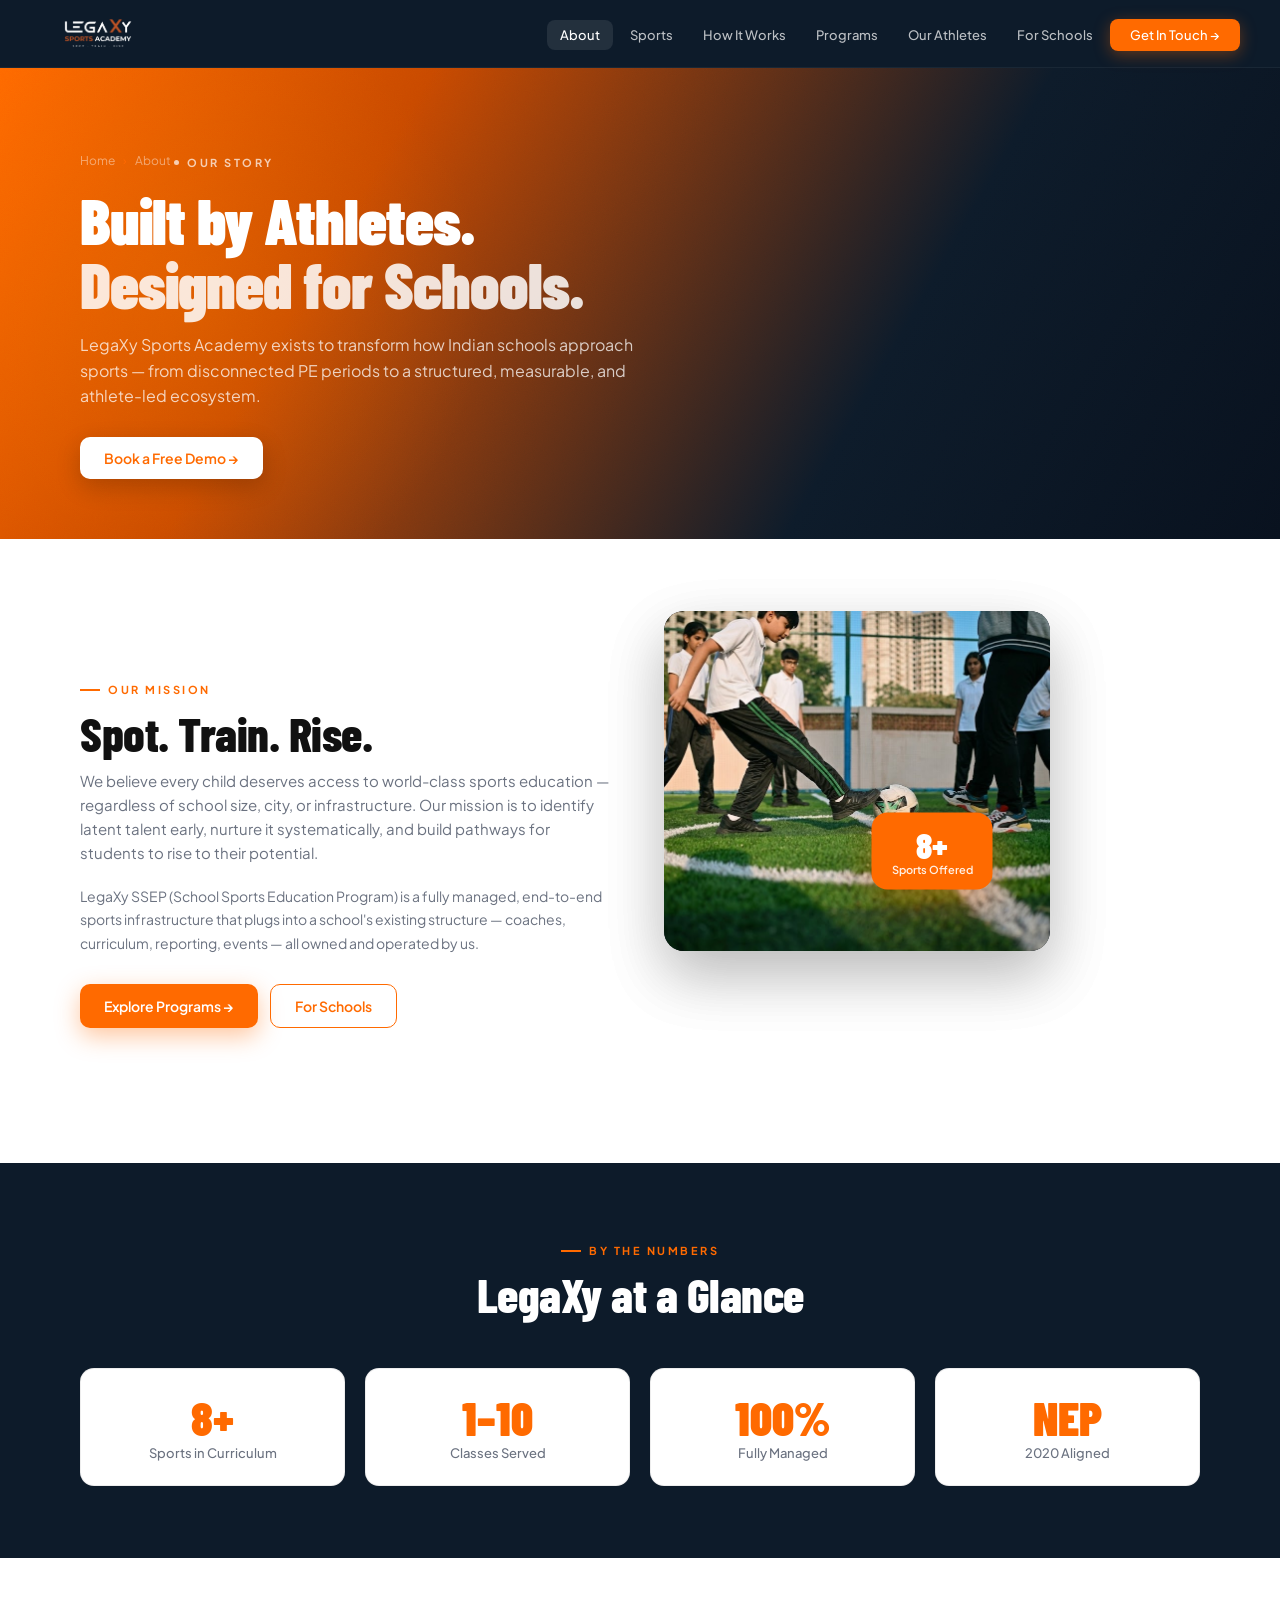
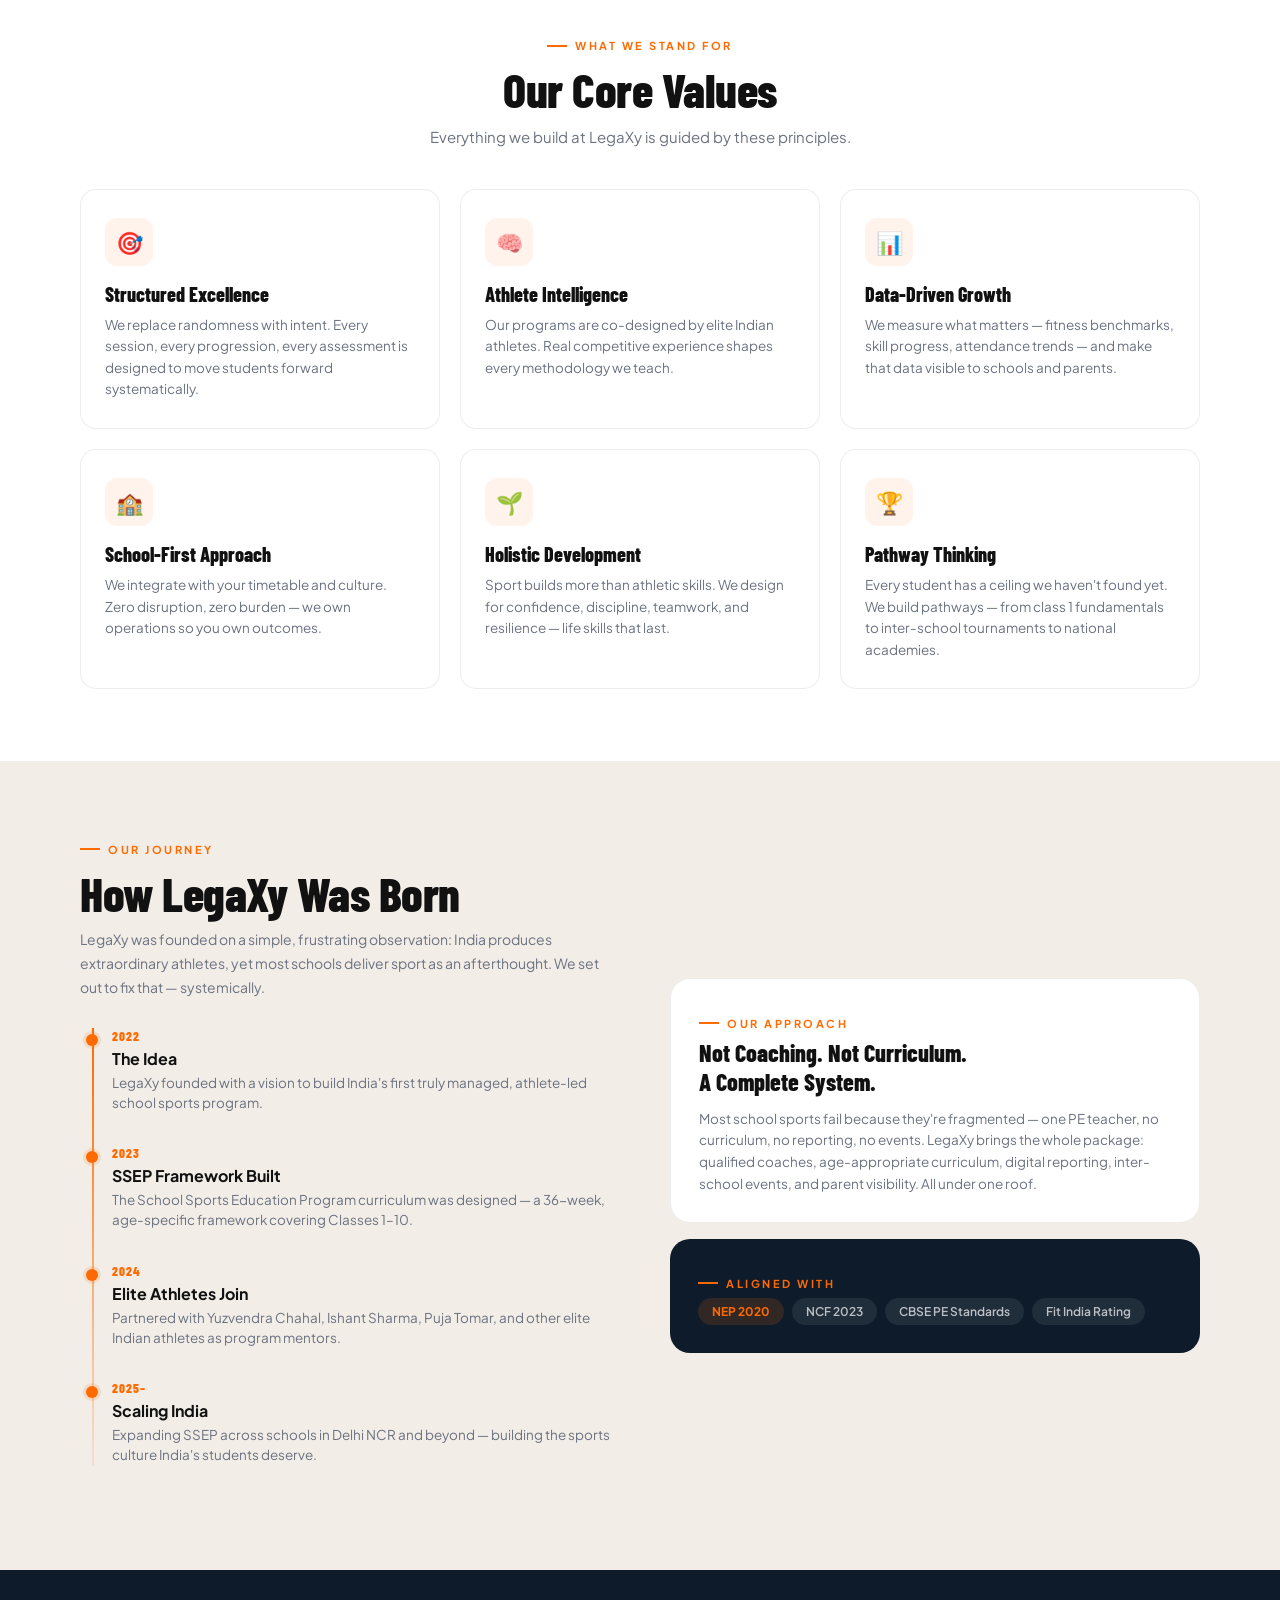
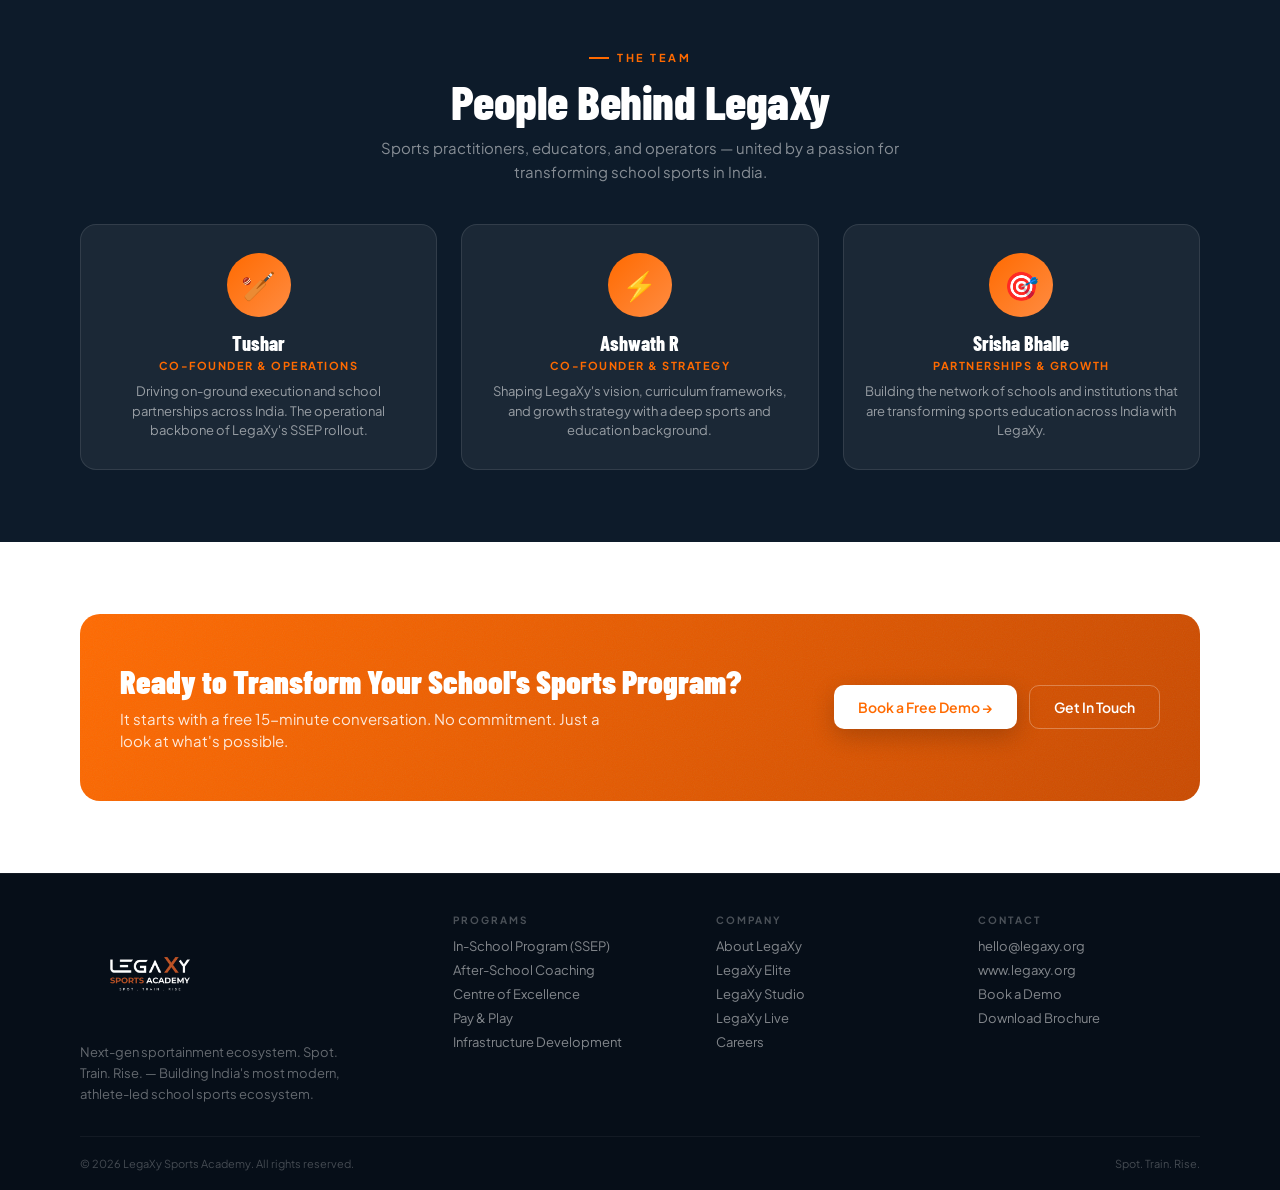
==== about.html @ c0d1cfa7 "Add files via upload" ====
<!DOCTYPE html>
<html lang="en">
<head>
<meta charset="UTF-8">
<meta name="viewport" content="width=device-width, initial-scale=1.0">
<title>About — LegaXy Sports Academy</title>
<link rel="preconnect" href="https://fonts.googleapis.com">
<link href="https://fonts.googleapis.com/css2?family=Barlow+Condensed:wght@600;700;800;900&family=Plus+Jakarta+Sans:wght@300;400;500;600;700&display=swap" rel="stylesheet">
<link rel="stylesheet" href="shared.css">
<style>
/* ══ PAGE-SPECIFIC STYLES ══ */
.mission-grid { display: grid; grid-template-columns: 1fr 1fr; gap: 48px; align-items: center; }
.mission-visual { position: relative; }
.mission-img-stack { position: relative; height: 480px; }
.mission-img-stack img { position: absolute; width: 72%; height: 340px; object-fit: cover; border-radius: 20px; box-shadow: 0 24px 60px rgba(0,0,0,0.15); }
.mission-img-stack img:first-child { top: 0; left: 0; z-index: 2; }
.mission-img-stack img:last-child { bottom: 0; right: 0; z-index: 1; border: 4px solid var(--cream); }
.mission-stat-badge { position: absolute; top: 50%; left: 50%; transform: translate(-50%, -50%); z-index: 3; background: var(--orange); color: white; padding: 14px 20px; border-radius: 16px; text-align: center; box-shadow: 0 16px 40px rgba(255,106,0,0.4); }
.mission-stat-badge .num { font-family: var(--fd); font-size: 36px; font-weight: 900; line-height: 1; }
.mission-stat-badge .lbl { font-size: 11px; font-weight: 600; opacity: 0.9; }

.value-grid { display: grid; grid-template-columns: repeat(3, 1fr); gap: 20px; margin-top: 40px; }
.value-card { background: white; border-radius: 16px; padding: 28px 24px; border: 1px solid var(--border); transition: all 0.3s; cursor: default; position: relative; overflow: hidden; }
.value-card::after { content: ''; position: absolute; top: 0; left: 0; right: 0; height: 3px; background: linear-gradient(90deg, var(--orange), #ffaa60); transform: scaleX(0); transform-origin: left; transition: 0.35s; }
.value-card:hover { transform: translateY(-6px); box-shadow: 0 20px 48px rgba(0,0,0,0.08); border-color: transparent; }
.value-card:hover::after { transform: scaleX(1); }
.value-icon { width: 48px; height: 48px; background: rgba(255,106,0,0.08); border-radius: 12px; display: flex; align-items: center; justify-content: center; font-size: 22px; margin-bottom: 16px; }
.value-card h4 { font-family: var(--fd); font-size: 20px; font-weight: 800; margin-bottom: 8px; }
.value-card p { font-size: 13.5px; color: var(--muted); line-height: 1.6; }

.timeline { position: relative; padding-left: 32px; }
.timeline::before { content: ''; position: absolute; left: 12px; top: 0; bottom: 0; width: 2px; background: linear-gradient(to bottom, var(--orange), rgba(255,106,0,0.1)); }
.tl-item { position: relative; margin-bottom: 32px; }
.tl-item::before { content: ''; position: absolute; left: -26px; top: 6px; width: 12px; height: 12px; background: var(--orange); border-radius: 50%; box-shadow: 0 0 0 3px rgba(255,106,0,0.15); }
.tl-year { font-family: var(--fd); font-size: 13px; font-weight: 800; color: var(--orange); letter-spacing: 1px; margin-bottom: 4px; }
.tl-item h4 { font-size: 16px; font-weight: 700; margin-bottom: 4px; }
.tl-item p { font-size: 13.5px; color: var(--muted); line-height: 1.5; }

.team-grid { display: grid; grid-template-columns: repeat(3, 1fr); gap: 24px; margin-top: 40px; }
.team-card { background: rgba(255,255,255,0.06); border: 1px solid rgba(255,255,255,0.1); border-radius: 16px; padding: 28px 20px; text-align: center; transition: all 0.3s; cursor: default; }
.team-card:hover { background: rgba(255,255,255,0.1); transform: translateY(-5px); border-color: rgba(255,106,0,0.3); }
.team-avatar { width: 64px; height: 64px; border-radius: 50%; background: linear-gradient(135deg, var(--orange), #ff8c42); margin: 0 auto 14px; display: flex; align-items: center; justify-content: center; font-size: 28px; }
.team-card h4 { font-family: var(--fd); font-size: 20px; font-weight: 800; color: white; margin-bottom: 4px; }
.team-card .role { font-size: 11px; font-weight: 700; letter-spacing: 1.5px; text-transform: uppercase; color: var(--orange); margin-bottom: 10px; display: block; }
.team-card p { font-size: 13px; color: rgba(255,255,255,0.55); line-height: 1.5; }

.ssep-banner { background: linear-gradient(120deg, var(--orange), #c94a00); border-radius: 20px; padding: 48px 40px; display: grid; grid-template-columns: 1fr auto; gap: 24px; align-items: center; position: relative; overflow: hidden; }
.ssep-banner::before { content: ''; position: absolute; inset: 0; background-image: url("data:image/svg+xml,%3Csvg xmlns='http://www.w3.org/2000/svg' width='300' height='300'%3E%3Cfilter id='n'%3E%3CfeTurbulence type='fractalNoise' baseFrequency='0.9' numOctaves='4' stitchTiles='stitch'/%3E%3C/filter%3E%3Crect width='300' height='300' filter='url(%23n)' opacity='1'/%3E%3C/svg%3E"); opacity: 0.08; }
.ssep-banner h3 { font-family: var(--fd); font-size: 32px; font-weight: 900; color: white; margin-bottom: 8px; position: relative; }
.ssep-banner p { font-size: 15px; color: rgba(255,255,255,0.85); line-height: 1.5; position: relative; max-width: 480px; }

.partner-stat-row { display: grid; grid-template-columns: repeat(4, 1fr); gap: 20px; margin-top: 48px; }
.pstat { text-align: center; padding: 24px; background: white; border-radius: 14px; border: 1px solid var(--border); }
.pstat-num { font-family: var(--fd); font-size: 48px; font-weight: 900; color: var(--orange); line-height: 1; margin-bottom: 4px; }
.pstat-lbl { font-size: 13px; color: var(--muted); font-weight: 500; }

@media (max-width: 1024px) {
  .mission-grid, .value-grid { grid-template-columns: 1fr; }
  .team-grid { grid-template-columns: 1fr 1fr; }
  .partner-stat-row { grid-template-columns: 1fr 1fr; }
  .ssep-banner { grid-template-columns: 1fr; }
}
@media (max-width: 768px) {
  .value-grid { grid-template-columns: 1fr; }
  .team-grid { grid-template-columns: 1fr; }
  .partner-stat-row { grid-template-columns: 1fr 1fr; gap: 12px; }
  .mission-img-stack { height: 320px; }
  .pstat-num { font-size: 36px; }
}
</style>
</head>
<body>

<!-- Navbar + Footer injected by shared.js -->

<!-- PAGE HERO -->
<section class="page-hero">
  <div class="page-hero-orb"></div>
  <div class="container">
    <div class="page-hero-breadcrumb"><a href="index.html">Home</a> <span>›</span> About</div>
    <div class="page-hero-eyebrow"><span class="dot"></span> Our Story</div>
    <h1>Built by Athletes.<br><em>Designed for Schools.</em></h1>
    <p class="page-hero-sub">LegaXy Sports Academy exists to transform how Indian schools approach sports — from disconnected PE periods to a structured, measurable, and athlete-led ecosystem.</p>
    <a href="demo.html" class="btn btn-primary">Book a Free Demo →</a>
  </div>
</section>

<!-- MISSION -->
<section class="page-section alt">
  <div class="container">
    <div class="mission-grid">
      <div class="reveal">
        <div class="section-tag"><span class="tag-line"></span> Our Mission</div>
        <h2 class="section-h2">Spot. Train. Rise.</h2>
        <p class="section-sub" style="margin-bottom:20px;">We believe every child deserves access to world-class sports education — regardless of school size, city, or infrastructure. Our mission is to identify latent talent early, nurture it systematically, and build pathways for students to rise to their potential.</p>
        <p style="font-size:14px;color:var(--muted);line-height:1.7;margin-bottom:28px;">LegaXy SSEP (School Sports Education Program) is a fully managed, end-to-end sports infrastructure that plugs into a school's existing structure — coaches, curriculum, reporting, events — all owned and operated by us.</p>
        <div style="display:flex;gap:12px;flex-wrap:wrap;">
          <a href="programs.html" class="btn btn-orange">Explore Programs →</a>
          <a href="schools.html" class="btn btn-outline">For Schools</a>
        </div>
      </div>
      <div class="mission-visual reveal rd2">
        <div class="mission-img-stack">
          <img src="hero-img.png" alt="LegaXy training">
          <img src="coaches.png" alt="Coaching session">
          <div class="mission-stat-badge">
            <div class="num">8+</div>
            <div class="lbl">Sports Offered</div>
          </div>
        </div>
      </div>
    </div>
  </div>
</section>

<!-- STATS -->
<section class="page-section" style="background:var(--navy);position:relative;overflow:hidden;">
  <div class="glass-overlay"></div>
  <div class="container">
    <div style="text-align:center;margin-bottom:48px;" class="reveal">
      <div class="section-tag" style="justify-content:center;"><span class="tag-line"></span> By the Numbers</div>
      <h2 class="section-h2" style="color:white;">LegaXy at a Glance</h2>
    </div>
    <div class="partner-stat-row">
      <div class="pstat reveal rd1"><div class="pstat-num">8+</div><div class="pstat-lbl">Sports in Curriculum</div></div>
      <div class="pstat reveal rd2"><div class="pstat-num">1–10</div><div class="pstat-lbl">Classes Served</div></div>
      <div class="pstat reveal rd3"><div class="pstat-num">100%</div><div class="pstat-lbl">Fully Managed</div></div>
      <div class="pstat reveal rd4"><div class="pstat-num">NEP</div><div class="pstat-lbl">2020 Aligned</div></div>
    </div>
  </div>
</section>

<!-- VALUES -->
<section class="page-section alt">
  <div class="container">
    <div class="reveal" style="text-align:center;">
      <div class="section-tag" style="justify-content:center;"><span class="tag-line"></span> What We Stand For</div>
      <h2 class="section-h2">Our Core Values</h2>
      <p class="section-sub" style="margin:0 auto 0;">Everything we build at LegaXy is guided by these principles.</p>
    </div>
    <div class="value-grid">
      <div class="value-card reveal rd1">
        <div class="value-icon">🎯</div>
        <h4>Structured Excellence</h4>
        <p>We replace randomness with intent. Every session, every progression, every assessment is designed to move students forward systematically.</p>
      </div>
      <div class="value-card reveal rd2">
        <div class="value-icon">🧠</div>
        <h4>Athlete Intelligence</h4>
        <p>Our programs are co-designed by elite Indian athletes. Real competitive experience shapes every methodology we teach.</p>
      </div>
      <div class="value-card reveal rd3">
        <div class="value-icon">📊</div>
        <h4>Data-Driven Growth</h4>
        <p>We measure what matters — fitness benchmarks, skill progress, attendance trends — and make that data visible to schools and parents.</p>
      </div>
      <div class="value-card reveal rd1">
        <div class="value-icon">🏫</div>
        <h4>School-First Approach</h4>
        <p>We integrate with your timetable and culture. Zero disruption, zero burden — we own operations so you own outcomes.</p>
      </div>
      <div class="value-card reveal rd2">
        <div class="value-icon">🌱</div>
        <h4>Holistic Development</h4>
        <p>Sport builds more than athletic skills. We design for confidence, discipline, teamwork, and resilience — life skills that last.</p>
      </div>
      <div class="value-card reveal rd3">
        <div class="value-icon">🏆</div>
        <h4>Pathway Thinking</h4>
        <p>Every student has a ceiling we haven't found yet. We build pathways — from class 1 fundamentals to inter-school tournaments to national academies.</p>
      </div>
    </div>
  </div>
</section>

<!-- OUR JOURNEY -->
<section class="page-section warm">
  <div class="container">
    <div class="mission-grid" style="gap:60px;">
      <div class="reveal">
        <div class="section-tag"><span class="tag-line"></span> Our Journey</div>
        <h2 class="section-h2">How LegaXy Was Born</h2>
        <p style="font-size:14px;color:var(--muted);line-height:1.7;margin-bottom:28px;">LegaXy was founded on a simple, frustrating observation: India produces extraordinary athletes, yet most schools deliver sport as an afterthought. We set out to fix that — systemically.</p>
        <div class="timeline">
          <div class="tl-item reveal rd1">
            <div class="tl-year">2022</div>
            <h4>The Idea</h4>
            <p>LegaXy founded with a vision to build India's first truly managed, athlete-led school sports program.</p>
          </div>
          <div class="tl-item reveal rd2">
            <div class="tl-year">2023</div>
            <h4>SSEP Framework Built</h4>
            <p>The School Sports Education Program curriculum was designed — a 36-week, age-specific framework covering Classes 1–10.</p>
          </div>
          <div class="tl-item reveal rd3">
            <div class="tl-year">2024</div>
            <h4>Elite Athletes Join</h4>
            <p>Partnered with Yuzvendra Chahal, Ishant Sharma, Puja Tomar, and other elite Indian athletes as program mentors.</p>
          </div>
          <div class="tl-item reveal rd4">
            <div class="tl-year">2025–</div>
            <h4>Scaling India</h4>
            <p>Expanding SSEP across schools in Delhi NCR and beyond — building the sports culture India's students deserve.</p>
          </div>
        </div>
      </div>
      <div class="reveal rd2" style="display:flex;flex-direction:column;gap:16px;">
        <div style="background:white;border-radius:20px;padding:28px;border:1px solid var(--border);">
          <div class="section-tag" style="margin-bottom:8px;"><span class="tag-line"></span> Our Approach</div>
          <h3 style="font-family:var(--fd);font-size:24px;font-weight:800;margin-bottom:12px;">Not Coaching. Not Curriculum.<br>A Complete System.</h3>
          <p style="font-size:13.5px;color:var(--muted);line-height:1.6;">Most school sports fail because they're fragmented — one PE teacher, no curriculum, no reporting, no events. LegaXy brings the whole package: qualified coaches, age-appropriate curriculum, digital reporting, inter-school events, and parent visibility. All under one roof.</p>
        </div>
        <div style="background:var(--navy);border-radius:20px;padding:28px;position:relative;overflow:hidden;">
          <div class="glass-overlay"></div>
          <div style="position:relative;z-index:2;">
            <div class="section-tag" style="margin-bottom:8px;"><span class="tag-line"></span> Aligned With</div>
            <div style="display:flex;flex-wrap:wrap;gap:8px;">
              <span style="padding:6px 14px;background:rgba(255,106,0,0.15);color:var(--orange);border-radius:100px;font-size:12px;font-weight:700;">NEP 2020</span>
              <span style="padding:6px 14px;background:rgba(255,255,255,0.08);color:rgba(255,255,255,0.7);border-radius:100px;font-size:12px;font-weight:600;">NCF 2023</span>
              <span style="padding:6px 14px;background:rgba(255,255,255,0.08);color:rgba(255,255,255,0.7);border-radius:100px;font-size:12px;font-weight:600;">CBSE PE Standards</span>
              <span style="padding:6px 14px;background:rgba(255,255,255,0.08);color:rgba(255,255,255,0.7);border-radius:100px;font-size:12px;font-weight:600;">Fit India Rating</span>
            </div>
          </div>
        </div>
      </div>
    </div>
  </div>
</section>

<!-- TEAM -->
<section class="page-section" style="background:var(--navy);position:relative;overflow:hidden;">
  <div class="glass-overlay"></div>
  <div class="container">
    <div class="reveal" style="text-align:center;margin-bottom:8px;">
      <div class="section-tag" style="justify-content:center;"><span class="tag-line"></span> The Team</div>
      <h2 class="section-h2" style="color:white;">People Behind LegaXy</h2>
      <p class="section-sub" style="color:rgba(255,255,255,0.5);margin:0 auto;">Sports practitioners, educators, and operators — united by a passion for transforming school sports in India.</p>
    </div>
    <div class="team-grid">
      <div class="team-card reveal rd1">
        <div class="team-avatar">🏏</div>
        <h4>Tushar</h4>
        <span class="role">Co-Founder & Operations</span>
        <p>Driving on-ground execution and school partnerships across India. The operational backbone of LegaXy's SSEP rollout.</p>
      </div>
      <div class="team-card reveal rd2">
        <div class="team-avatar">⚡</div>
        <h4>Ashwath R</h4>
        <span class="role">Co-Founder & Strategy</span>
        <p>Shaping LegaXy's vision, curriculum frameworks, and growth strategy with a deep sports and education background.</p>
      </div>
      <div class="team-card reveal rd3">
        <div class="team-avatar">🎯</div>
        <h4>Srisha Bhalle</h4>
        <span class="role">Partnerships & Growth</span>
        <p>Building the network of schools and institutions that are transforming sports education across India with LegaXy.</p>
      </div>
    </div>
  </div>
</section>

<!-- CTA BANNER -->
<section class="page-section alt">
  <div class="container">
    <div class="ssep-banner reveal">
      <div>
        <h3>Ready to Transform Your School's Sports Program?</h3>
        <p>It starts with a free 15-minute conversation. No commitment. Just a look at what's possible.</p>
      </div>
      <div style="display:flex;gap:12px;flex-wrap:wrap;flex-shrink:0;">
        <a href="demo.html" class="btn btn-primary">Book a Free Demo →</a>
        <a href="contact.html" class="btn btn-outline-w">Get In Touch</a>
      </div>
    </div>
  </div>
</section>

<script src="shared.js"></script>
</body>
</html>
---- shared.css ----
/* ══════════════════════════════════════════════
   LegaXy Sports Academy — Shared Styles
   Used across all sub-pages
   ══════════════════════════════════════════════ */

@import url('https://fonts.googleapis.com/css2?family=Barlow+Condensed:wght@600;700;800;900&family=Plus+Jakarta+Sans:wght@300;400;500;600;700&display=swap');

:root {
  --orange: #ff6a00;
  --navy: #0d1b2a;
  --cream: #faf8f5;
  --warm: #f2ede7;
  --text: #111;
  --muted: #6b7280;
  --border: rgba(0,0,0,0.07);
  --fd: 'Barlow Condensed', sans-serif;
  --fb: 'Plus Jakarta Sans', sans-serif;
}

*, *::before, *::after { margin: 0; padding: 0; box-sizing: border-box; }

html { scroll-behavior: smooth; scroll-padding-top: 68px; }

body {
  font-family: var(--fb);
  background: var(--cream);
  color: var(--text);
  overflow-x: hidden;
  padding-top: 68px;
}

/* ══════════ SCROLL BAR ══════════ */
#scrollBar { position: fixed; top: 0; left: 0; height: 3px; width: 0%; background: linear-gradient(90deg, var(--orange), #ffb347); z-index: 9999; pointer-events: none; }

/* ══════════ NAVBAR ══════════ */
.navbar { position: fixed; top: 0; left: 0; right: 0; z-index: 1000; height: 68px; padding: 0 40px; display: flex; align-items: center; background: var(--navy); border-bottom: 1px solid rgba(255,255,255,0.05); transition: box-shadow 0.4s; }
.navbar.scrolled { box-shadow: 0 4px 20px rgba(0,0,0,0.4); }
.nav-inner { max-width: 1200px; margin: 0 auto; width: 100%; display: flex; align-items: center; justify-content: space-between; }
.nav-logo { text-decoration: none; display: flex; align-items: center; }
.nav-logo img { height: 100px; width: auto; object-fit: contain; display: block; }
.nav-links { display: flex; align-items: center; gap: 4px; list-style: none; }
.nav-links a { color: rgba(255,255,255,0.72); text-decoration: none; font-size: 13px; font-weight: 500; padding: 7px 13px; border-radius: 8px; transition: all 0.2s; }
.nav-links a:hover, .nav-links a.active { color: white; background: rgba(255,255,255,0.09); }
.nav-links .nav-cta { background: var(--orange); color: white !important; padding: 8px 20px !important; box-shadow: 0 4px 16px rgba(255,106,0,0.35); }
.nav-links .nav-cta:hover { background: #ff7d1a; transform: translateY(-1px); }
.menu-toggle { display: none; background: none; border: none; color: white; font-size: 28px; cursor: pointer; padding: 5px; }

/* ══════════ MOBILE MENU ══════════ */
.mobile-menu { position: fixed; top: 0; right: -100%; width: 100%; height: 100vh; background: rgba(13,27,42,0.98); backdrop-filter: blur(10px); -webkit-backdrop-filter: blur(10px); z-index: 2000; display: flex; flex-direction: column; align-items: center; justify-content: center; transition: right 0.4s cubic-bezier(0.4,0,0.2,1); }
.mobile-menu.open { right: 0; }
.menu-close { position: absolute; top: 20px; right: 24px; background: none; border: none; color: white; font-size: 32px; cursor: pointer; padding: 10px; }
.mobile-nav-links { list-style: none; text-align: center; display: flex; flex-direction: column; gap: 24px; }
.mobile-nav-links a { color: white; font-size: 22px; text-decoration: none; font-family: var(--fd); letter-spacing: 1.5px; text-transform: uppercase; transition: color 0.2s; }
.mobile-nav-links a:hover { color: var(--orange); }
.mobile-nav-links .nav-cta { color: var(--orange); font-weight: 800; margin-top: 10px; display: inline-block; }

/* ══════════ GLASS OVERLAY ══════════ */
.glass-overlay { position: absolute; inset: 0; z-index: 1; pointer-events: none; background-image: url('Texturelabs_Glass_154XL.jpg'); background-size: cover; background-position: center; mix-blend-mode: overlay; opacity: 0.35; }

/* ══════════ SHARED LAYOUT ══════════ */
.container { max-width: 1200px; margin: 0 auto; padding: 0 40px; width: 100%; position: relative; z-index: 2; }
.section-tag { display: inline-flex; align-items: center; gap: 8px; font-size: 11px; font-weight: 700; letter-spacing: 2.5px; text-transform: uppercase; color: var(--orange); margin-bottom: 12px; }
.tag-line { width: 20px; height: 2px; background: var(--orange); display: inline-block; }
.section-h2 { font-family: var(--fd); font-size: clamp(32px,4vw,48px); font-weight: 800; line-height: 1.05; letter-spacing: -0.5px; margin-bottom: 10px; }
.section-sub { font-size: 15px; color: var(--muted); line-height: 1.6; max-width: 560px; }
.reveal { opacity: 0; transform: translateY(20px); transition: opacity 0.7s ease, transform 0.7s ease; }
.reveal.visible { opacity: 1; transform: translateY(0); }
.rd1 { transition-delay: 0.08s; }
.rd2 { transition-delay: 0.16s; }
.rd3 { transition-delay: 0.24s; }
.rd4 { transition-delay: 0.32s; }

/* ══════════ BUTTONS ══════════ */
.btn { display: inline-flex; align-items: center; gap: 8px; padding: 12px 24px; border-radius: 10px; font-size: 14px; font-weight: 600; cursor: pointer; border: none; transition: all 0.25s ease; text-decoration: none; font-family: var(--fb); position: relative; overflow: hidden; }
.btn::after { content: ''; position: absolute; inset: 0; background: linear-gradient(120deg, transparent, rgba(255,255,255,0.2), transparent); transform: translateX(-100%); transition: 0.55s; }
.btn:hover::after { transform: translateX(100%); }
.btn-primary { background: white; color: var(--orange); box-shadow: 0 8px 24px rgba(0,0,0,0.2); }
.btn-primary:hover { transform: translateY(-2px); box-shadow: 0 14px 36px rgba(0,0,0,0.3); }
.btn-orange { background: var(--orange); color: white; box-shadow: 0 8px 24px rgba(255,106,0,0.38); }
.btn-orange:hover { background: #ff7a1a; transform: translateY(-2px); box-shadow: 0 14px 36px rgba(255,106,0,0.48); }
.btn-outline { background: transparent; color: var(--orange); border: 1.5px solid var(--orange); }
.btn-outline:hover { background: rgba(255,106,0,0.07); transform: translateY(-2px); }
.btn-outline-w { background: transparent; color: white; border: 1.5px solid rgba(255,255,255,0.28); }
.btn-outline-w:hover { background: rgba(255,255,255,0.09); transform: translateY(-2px); }
.btn-glass { background: rgba(255,255,255,0.12); color: white; border: 1px solid rgba(255,255,255,0.28); backdrop-filter: blur(12px); }
.btn-glass:hover { background: rgba(255,255,255,0.2); transform: translateY(-2px); }

/* ══════════ PAGE HERO (Sub-pages) ══════════ */
.page-hero {
  background: linear-gradient(120deg, #ff6a00 0%, #c94a00 28%, #0d1b2a 68%, #08111e 100%);
  color: white;
  padding: 80px 0 60px;
  position: relative;
  overflow: hidden;
}
.page-hero::before { content: ''; position: absolute; inset: 0; z-index: 0; pointer-events: none; background-image: url("data:image/svg+xml,%3Csvg xmlns='http://www.w3.org/2000/svg' width='300' height='300'%3E%3Cfilter id='n'%3E%3CfeTurbulence type='fractalNoise' baseFrequency='0.9' numOctaves='4' stitchTiles='stitch'/%3E%3C/filter%3E%3Crect width='300' height='300' filter='url(%23n)' opacity='1'/%3E%3C/svg%3E"); opacity: 0.055; mix-blend-mode: overlay; }
.page-hero-orb { position: absolute; top: -20%; left: -10%; width: 50%; height: 140%; background: radial-gradient(ellipse, rgba(255,140,0,0.2) 0%, transparent 65%); z-index: 0; pointer-events: none; }
.page-hero .container { position: relative; z-index: 2; }
.page-hero-eyebrow { display: inline-flex; align-items: center; gap: 8px; font-size: 11px; font-weight: 700; letter-spacing: 2.5px; text-transform: uppercase; color: rgba(255,255,255,0.7); margin-bottom: 16px; }
.page-hero-eyebrow .dot { width: 5px; height: 5px; border-radius: 50%; background: rgba(255,255,255,0.7); }
.page-hero h1 { font-family: var(--fd); font-size: clamp(40px,5vw,72px); font-weight: 900; line-height: 1.0; letter-spacing: -1px; margin-bottom: 16px; }
.page-hero h1 em { color: rgba(255,255,255,0.85); font-style: normal; }
.page-hero-sub { font-size: 16px; color: rgba(255,255,255,0.75); line-height: 1.6; max-width: 600px; margin-bottom: 28px; }
.page-hero-breadcrumb { display: inline-flex; align-items: center; gap: 8px; font-size: 12px; color: rgba(255,255,255,0.45); margin-bottom: 20px; }
.page-hero-breadcrumb a { color: rgba(255,255,255,0.45); text-decoration: none; transition: color 0.2s; }
.page-hero-breadcrumb a:hover { color: rgba(255,255,255,0.8); }
.page-hero-breadcrumb span { color: var(--orange); }

/* ══════════ PAGE SECTIONS ══════════ */
.page-section { padding: 72px 0; }
.page-section.alt { background: white; }
.page-section.navy { background: var(--navy); position: relative; overflow: hidden; }
.page-section.warm { background: var(--warm); }

/* ══════════ PROG CARDS ══════════ */
.prog-badge { display: inline-block; font-size: 9.5px; font-weight: 700; letter-spacing: 1px; text-transform: uppercase; padding: 4px 8px; border-radius: 6px; margin-bottom: 10px; }
.inschool-badge { background: rgba(74,222,128,0.15); color: #4ade80; }
.afterschool-badge { background: rgba(255,106,0,0.15); color: var(--orange); }
.coe-badge { background: rgba(167,139,250,0.15); color: #a78bfa; }
.infra-badge { background: rgba(56,189,248,0.15); color: #38bdf8; }

/* ══════════ FOOTER ══════════ */
.footer { background: #060e18; padding: 40px 0 20px; border-top: 1px solid rgba(255,255,255,0.05); position: relative; overflow: hidden; }
.footer-inner { display: grid; grid-template-columns: 1.5fr 1fr 1fr 1fr; gap: 40px; margin-bottom: 32px; }
.footer-brand .footer-logo { height: 120px; width: auto; object-fit: contain; display: block; margin-bottom: 8px; }
.footer-brand p { font-size: 13px; color: rgba(255,255,255,0.38); line-height: 1.6; max-width: 260px; }
.footer-col h5 { font-size: 10px; font-weight: 700; letter-spacing: 2px; text-transform: uppercase; color: rgba(255,255,255,0.28); margin-bottom: 12px; }
.footer-col a { display: block; color: rgba(255,255,255,0.5); text-decoration: none; font-size: 13px; margin-bottom: 8px; transition: color 0.2s; }
.footer-col a:hover { color: white; }
.footer-bottom { border-top: 1px solid rgba(255,255,255,0.05); padding-top: 20px; display: flex; justify-content: space-between; align-items: center; }
.footer-bottom p { font-size: 11px; color: rgba(255,255,255,0.25); }

/* ══════════ ANIMATIONS ══════════ */
@keyframes fadeSlide { from { opacity: 0; transform: translateY(12px); } to { opacity: 1; transform: translateY(0); } }
@keyframes hb1 { 0%,100%{transform:translateY(0)} 50%{transform:translateY(-10px)} }
@keyframes hb2 { 0%,100%{transform:translateY(0)} 50%{transform:translateY(10px)} }

/* ══════════ RESPONSIVE ══════════ */
@media (max-width: 1024px) {
  .footer-inner { grid-template-columns: 1fr 1fr; }
}
@media (max-width: 768px) {
  html { scroll-padding-top: 60px; }
  body { padding-top: 60px; }
  .navbar { height: 60px; padding: 0 16px; }
  .nav-logo img { height: 50px; }
  .nav-links { display: none; }
  .menu-toggle { display: block; }
  .container { padding: 0 16px; }
  .page-hero { padding: 48px 0 40px; }
  .page-hero h1 { font-size: 36px; }
  .page-section { padding: 48px 0; }
  .footer { padding: 30px 0 20px; }
  .footer-inner { grid-template-columns: 1fr; gap: 24px; text-align: center; }
  .footer-brand .footer-logo { margin: 0 auto 8px; }
  .footer-brand p { margin: 0 auto; }
  .footer-bottom { flex-direction: column; gap: 8px; text-align: center; }
}
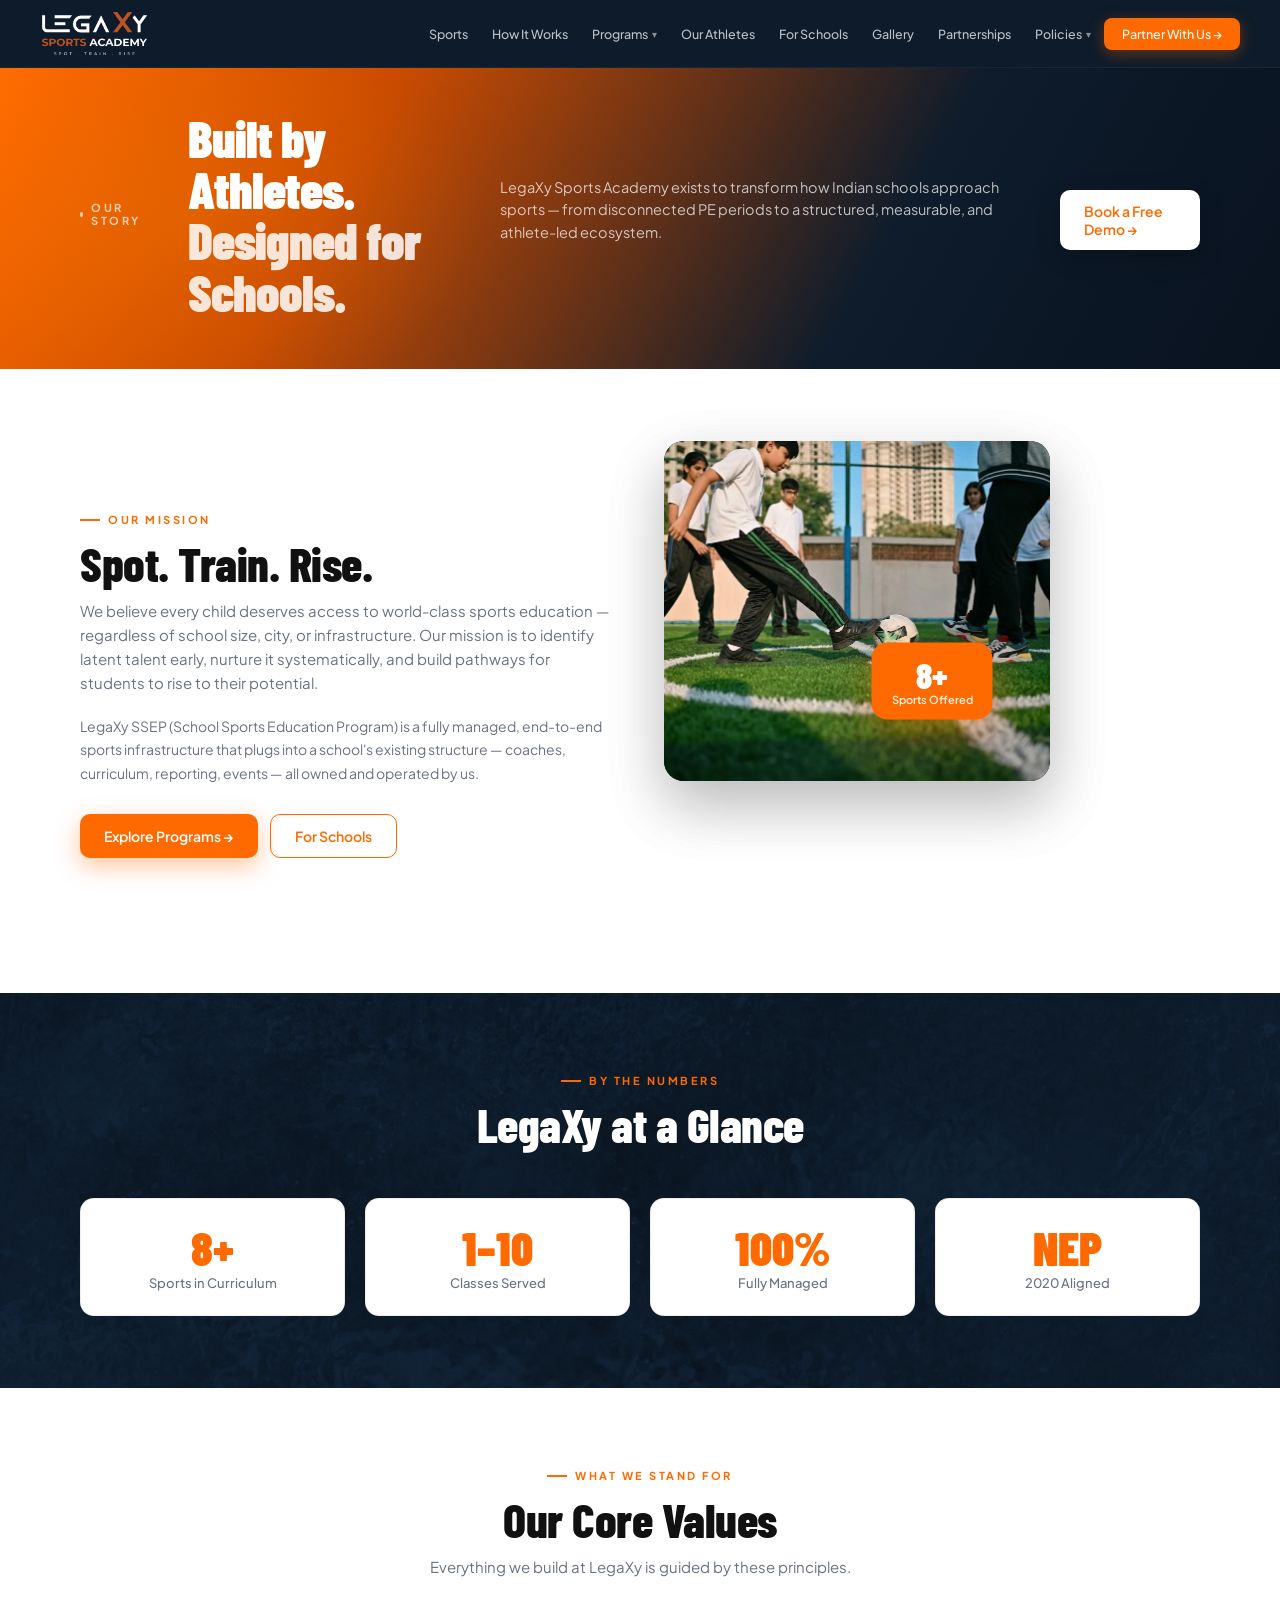
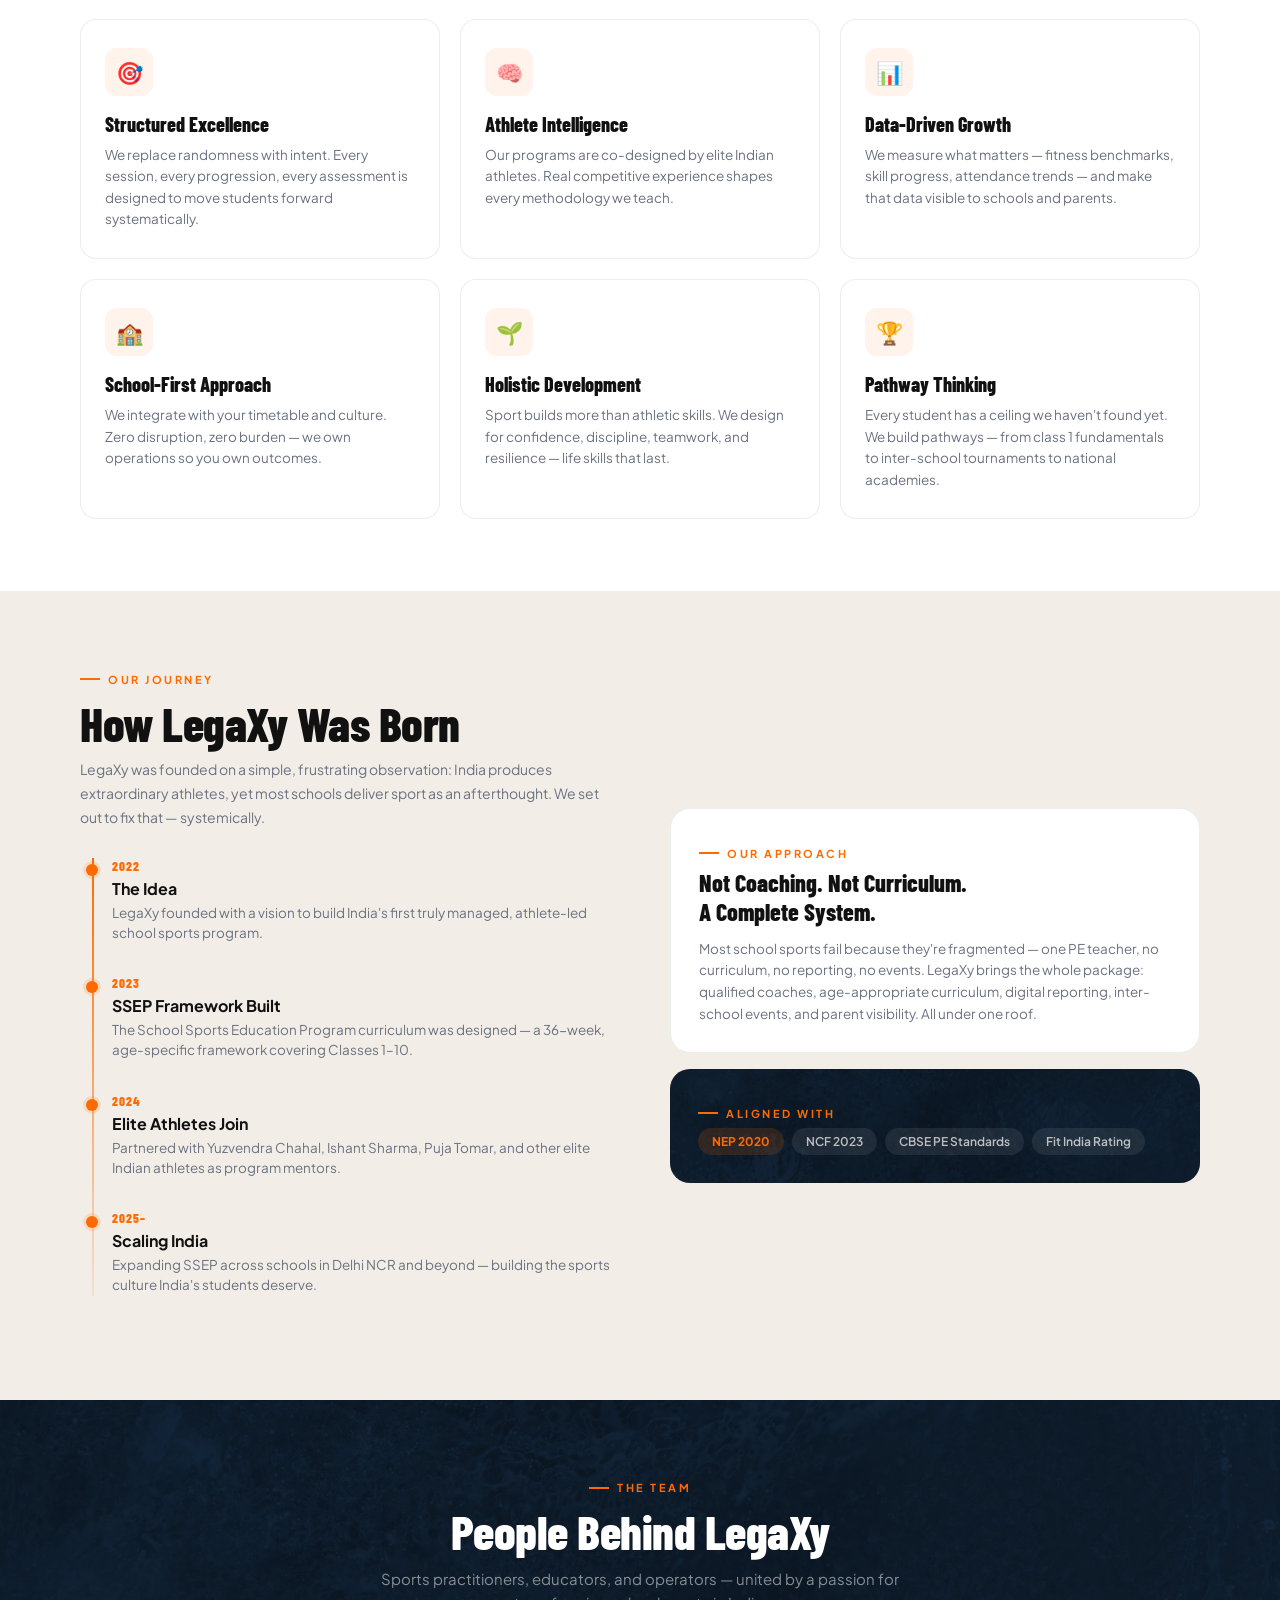
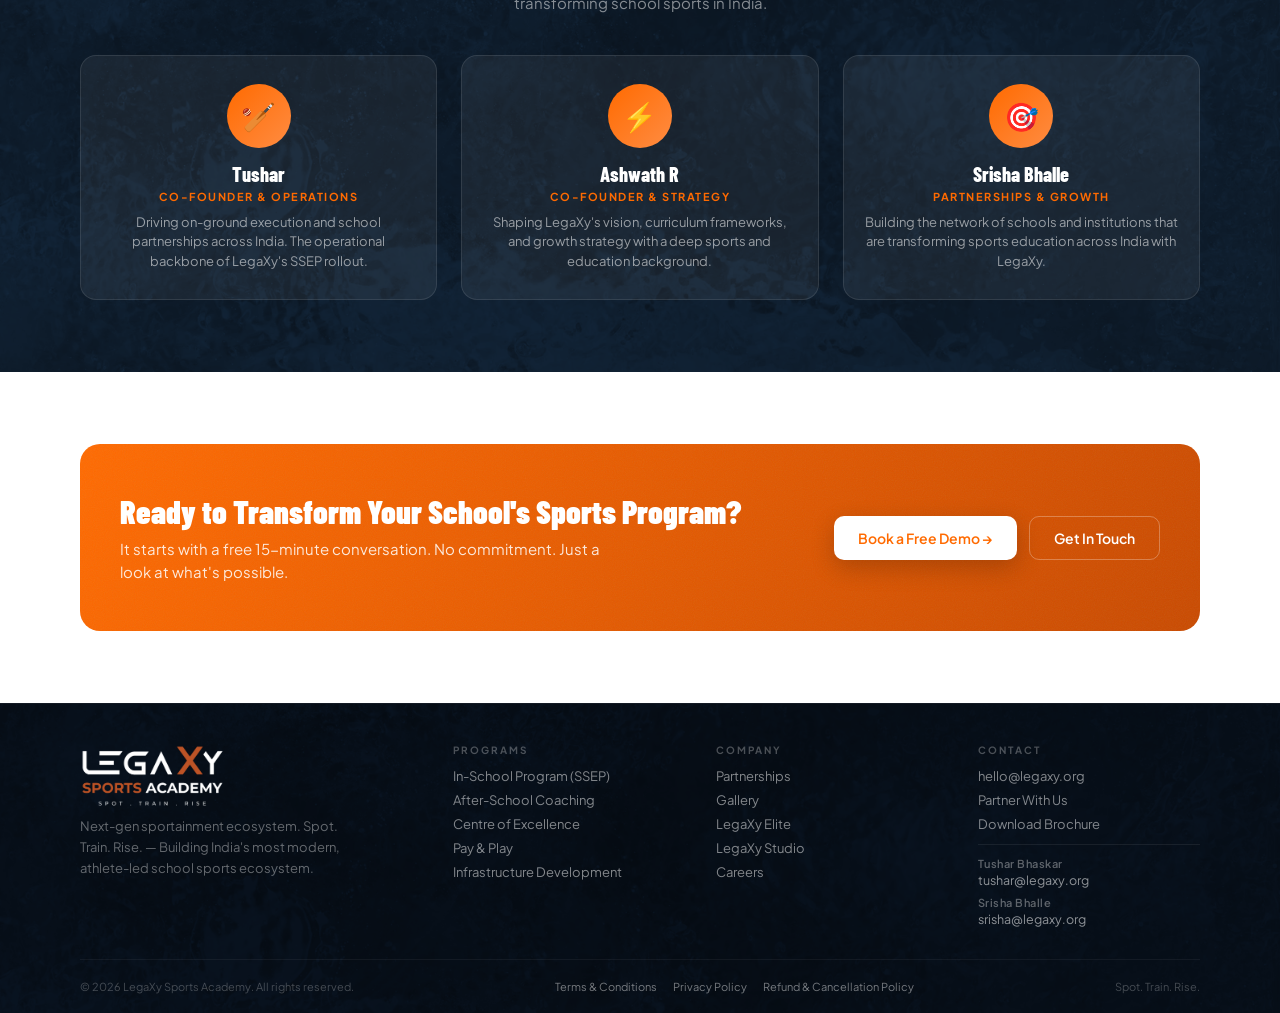
==== commit b4231dd3: "Optimise images and enlarge header/footer logo - Convert all page images to WebP, resized to max 128" ====
--- a/about.html
+++ b/about.html
@@ -101,8 +101,8 @@
       </div>
       <div class="mission-visual reveal rd2">
         <div class="mission-img-stack">
-          <img src="hero-img.png" alt="LegaXy training">
-          <img src="coaches.png" alt="Coaching session">
+          <img decoding="async" src="hero-img.webp" alt="LegaXy training">
+          <img loading="lazy" decoding="async" src="coaches.webp" alt="Coaching session">
           <div class="mission-stat-badge">
             <div class="num">8+</div>
             <div class="lbl">Sports Offered</div>
--- a/shared.css
+++ b/shared.css
@@ -1,6 +1,5 @@
 /* ══════════════════════════════════════════════
    LegaXy Sports Academy — Shared Styles
-   Used across all sub-pages
    ══════════════════════════════════════════════ */
 
 @import url('https://fonts.googleapis.com/css2?family=Barlow+Condensed:wght@600;700;800;900&family=Plus+Jakarta+Sans:wght@300;400;500;600;700&display=swap');
@@ -35,27 +34,71 @@
 /* ══════════ NAVBAR ══════════ */
 .navbar { position: fixed; top: 0; left: 0; right: 0; z-index: 1000; height: 68px; padding: 0 40px; display: flex; align-items: center; background: var(--navy); border-bottom: 1px solid rgba(255,255,255,0.05); transition: box-shadow 0.4s; }
 .navbar.scrolled { box-shadow: 0 4px 20px rgba(0,0,0,0.4); }
-.nav-inner { max-width: 1200px; margin: 0 auto; width: 100%; display: flex; align-items: center; justify-content: space-between; }
+.nav-inner { max-width: 1280px; margin: 0 auto; width: 100%; display: flex; align-items: center; justify-content: space-between; }
+
+/* ── Logo: bigger, more dominant ── */
 .nav-logo { text-decoration: none; display: flex; align-items: center; }
-.nav-logo img { height: 100px; width: auto; object-fit: contain; display: block; }
-.nav-links { display: flex; align-items: center; gap: 4px; list-style: none; }
-.nav-links a { color: rgba(255,255,255,0.72); text-decoration: none; font-size: 13px; font-weight: 500; padding: 7px 13px; border-radius: 8px; transition: all 0.2s; }
+.nav-logo img { height: 48px; width: auto; object-fit: contain; display: block; }
+
+.nav-links { display: flex; align-items: center; gap: 2px; list-style: none; }
+.nav-links > li { position: relative; }
+.nav-links a { color: rgba(255,255,255,0.72); text-decoration: none; font-size: 12.5px; font-weight: 500; padding: 7px 11px; border-radius: 8px; transition: all 0.2s; white-space: nowrap; display: flex; align-items: center; gap: 4px; }
 .nav-links a:hover, .nav-links a.active { color: white; background: rgba(255,255,255,0.09); }
-.nav-links .nav-cta { background: var(--orange); color: white !important; padding: 8px 20px !important; box-shadow: 0 4px 16px rgba(255,106,0,0.35); }
+.nav-links .nav-cta { background: var(--orange); color: white !important; padding: 8px 18px !important; box-shadow: 0 4px 16px rgba(255,106,0,0.35); border-radius: 8px; }
 .nav-links .nav-cta:hover { background: #ff7d1a; transform: translateY(-1px); }
 .menu-toggle { display: none; background: none; border: none; color: white; font-size: 28px; cursor: pointer; padding: 5px; }
+
+/* ══════════ PROGRAMS DROPDOWN ══════════ */
+.nav-arrow { font-size: 10px; opacity: 0.7; transition: transform 0.25s; }
+.nav-dropdown.open .nav-arrow { transform: rotate(180deg); }
+
+.nav-dropdown-menu {
+  position: absolute;
+  top: calc(100% + 8px);
+  left: 0;
+  background: var(--navy);
+  border: 1px solid rgba(255,255,255,0.1);
+  border-radius: 12px;
+  padding: 6px;
+  list-style: none;
+  min-width: 210px;
+  box-shadow: 0 16px 40px rgba(0,0,0,0.4);
+  opacity: 0;
+  visibility: hidden;
+  transform: translateY(-8px);
+  transition: opacity 0.22s ease, transform 0.22s ease, visibility 0.22s;
+  z-index: 100;
+}
+.nav-dropdown.open .nav-dropdown-menu {
+  opacity: 1;
+  visibility: visible;
+  transform: translateY(0);
+}
+.nav-dropdown-menu li a {
+  display: block;
+  padding: 9px 14px;
+  font-size: 13px;
+  color: rgba(255,255,255,0.7);
+  border-radius: 8px;
+  background: none;
+  transition: all 0.15s;
+}
+.nav-dropdown-menu li a:hover {
+  color: white;
+  background: rgba(255,255,255,0.08);
+}
 
 /* ══════════ MOBILE MENU ══════════ */
 .mobile-menu { position: fixed; top: 0; right: -100%; width: 100%; height: 100vh; background: rgba(13,27,42,0.98); backdrop-filter: blur(10px); -webkit-backdrop-filter: blur(10px); z-index: 2000; display: flex; flex-direction: column; align-items: center; justify-content: center; transition: right 0.4s cubic-bezier(0.4,0,0.2,1); }
 .mobile-menu.open { right: 0; }
 .menu-close { position: absolute; top: 20px; right: 24px; background: none; border: none; color: white; font-size: 32px; cursor: pointer; padding: 10px; }
-.mobile-nav-links { list-style: none; text-align: center; display: flex; flex-direction: column; gap: 24px; }
-.mobile-nav-links a { color: white; font-size: 22px; text-decoration: none; font-family: var(--fd); letter-spacing: 1.5px; text-transform: uppercase; transition: color 0.2s; }
+.mobile-nav-links { list-style: none; text-align: center; display: flex; flex-direction: column; gap: 20px; }
+.mobile-nav-links a { color: white; font-size: 20px; text-decoration: none; font-family: var(--fd); letter-spacing: 1.5px; text-transform: uppercase; transition: color 0.2s; }
 .mobile-nav-links a:hover { color: var(--orange); }
 .mobile-nav-links .nav-cta { color: var(--orange); font-weight: 800; margin-top: 10px; display: inline-block; }
 
 /* ══════════ GLASS OVERLAY ══════════ */
-.glass-overlay { position: absolute; inset: 0; z-index: 1; pointer-events: none; background-image: url('Texturelabs_Glass_154XL.jpg'); background-size: cover; background-position: center; mix-blend-mode: overlay; opacity: 0.35; }
+.glass-overlay { position: absolute; inset: 0; z-index: 1; pointer-events: none; background-image: url('glass-texture.webp'); background-size: cover; background-position: center; mix-blend-mode: overlay; opacity: 0.35; }
 
 /* ══════════ SHARED LAYOUT ══════════ */
 .container { max-width: 1200px; margin: 0 auto; padding: 0 40px; width: 100%; position: relative; z-index: 2; }
@@ -85,26 +128,82 @@
 .btn-glass { background: rgba(255,255,255,0.12); color: white; border: 1px solid rgba(255,255,255,0.28); backdrop-filter: blur(12px); }
 .btn-glass:hover { background: rgba(255,255,255,0.2); transform: translateY(-2px); }
 
-/* ══════════ PAGE HERO (Sub-pages) ══════════ */
+/* ══════════ PAGE HERO (sub-pages) ══════════
+   Compact: users see content below without scrolling
+   ══════════════════════════════════════════════ */
 .page-hero {
   background: linear-gradient(120deg, #ff6a00 0%, #c94a00 28%, #0d1b2a 68%, #08111e 100%);
   color: white;
-  padding: 80px 0 60px;
+  padding: 44px 0 40px;        /* was 80px / 60px */
   position: relative;
   overflow: hidden;
 }
 .page-hero::before { content: ''; position: absolute; inset: 0; z-index: 0; pointer-events: none; background-image: url("data:image/svg+xml,%3Csvg xmlns='http://www.w3.org/2000/svg' width='300' height='300'%3E%3Cfilter id='n'%3E%3CfeTurbulence type='fractalNoise' baseFrequency='0.9' numOctaves='4' stitchTiles='stitch'/%3E%3C/filter%3E%3Crect width='300' height='300' filter='url(%23n)' opacity='1'/%3E%3C/svg%3E"); opacity: 0.055; mix-blend-mode: overlay; }
 .page-hero-orb { position: absolute; top: -20%; left: -10%; width: 50%; height: 140%; background: radial-gradient(ellipse, rgba(255,140,0,0.2) 0%, transparent 65%); z-index: 0; pointer-events: none; }
-.page-hero .container { position: relative; z-index: 2; }
-.page-hero-eyebrow { display: inline-flex; align-items: center; gap: 8px; font-size: 11px; font-weight: 700; letter-spacing: 2.5px; text-transform: uppercase; color: rgba(255,255,255,0.7); margin-bottom: 16px; }
+.page-hero-orb2 { position: absolute; top: -30%; right: -5%; width: 40%; height: 160%; background: radial-gradient(ellipse, rgba(255,106,0,0.08) 0%, transparent 65%); z-index: 0; pointer-events: none; }
+
+/* ── Hero inner layout: left text + right image ── */
+.page-hero .container { position: relative; z-index: 2; display: flex; align-items: center; gap: 40px; }
+.page-hero-content { flex: 1; min-width: 0; }
+.page-hero-visual { flex: 0 0 380px; display: flex; justify-content: flex-end; }
+
+/* ── Hero image placeholder ── */
+.page-hero-img {
+  width: 100%;
+  max-width: 380px;
+  height: 260px;
+  border-radius: 20px;
+  overflow: hidden;
+  position: relative;
+  box-shadow: 0 32px 80px rgba(0,0,0,0.4), 0 8px 24px rgba(255,106,0,0.15);
+}
+.page-hero-img img {
+  width: 100%;
+  height: 100%;
+  object-fit: cover;
+  display: block;
+  border-radius: 20px;
+  /* Replace src attribute to swap image */
+}
+.page-hero-img-placeholder {
+  width: 100%;
+  height: 100%;
+  background: linear-gradient(135deg, rgba(255,106,0,0.25) 0%, rgba(13,27,42,0.6) 100%);
+  display: flex;
+  flex-direction: column;
+  align-items: center;
+  justify-content: center;
+  gap: 10px;
+  border-radius: 20px;
+  border: 1px solid rgba(255,255,255,0.12);
+}
+.page-hero-img-placeholder .ph-icon { font-size: 48px; opacity: 0.7; }
+.page-hero-img-placeholder .ph-label { font-size: 12px; font-weight: 600; letter-spacing: 1.5px; text-transform: uppercase; color: rgba(255,255,255,0.5); }
+/* Shimmer border on image */
+.page-hero-img::before {
+  content: '';
+  position: absolute;
+  inset: -1px;
+  border-radius: 21px;
+  z-index: 2;
+  pointer-events: none;
+  background: linear-gradient(140deg, rgba(255,255,255,0.22) 0%, rgba(255,106,0,0.12) 50%, rgba(255,255,255,0.04) 100%);
+  -webkit-mask: linear-gradient(#fff 0 0) content-box, linear-gradient(#fff 0 0);
+  -webkit-mask-composite: xor;
+  mask-composite: exclude;
+  padding: 1px;
+}
+
+/* ── Breadcrumb: HIDDEN everywhere ── */
+.page-hero-breadcrumb { display: none !important; }
+
+.page-hero-eyebrow { display: inline-flex; align-items: center; gap: 8px; font-size: 11px; font-weight: 700; letter-spacing: 2.5px; text-transform: uppercase; color: rgba(255,255,255,0.7); margin-bottom: 12px; }
 .page-hero-eyebrow .dot { width: 5px; height: 5px; border-radius: 50%; background: rgba(255,255,255,0.7); }
-.page-hero h1 { font-family: var(--fd); font-size: clamp(40px,5vw,72px); font-weight: 900; line-height: 1.0; letter-spacing: -1px; margin-bottom: 16px; }
+
+/* Smaller h1 than before (was clamp 40–72px) */
+.page-hero h1 { font-family: var(--fd); font-size: clamp(34px,4vw,58px); font-weight: 900; line-height: 1.0; letter-spacing: -1px; margin-bottom: 12px; }
 .page-hero h1 em { color: rgba(255,255,255,0.85); font-style: normal; }
-.page-hero-sub { font-size: 16px; color: rgba(255,255,255,0.75); line-height: 1.6; max-width: 600px; margin-bottom: 28px; }
-.page-hero-breadcrumb { display: inline-flex; align-items: center; gap: 8px; font-size: 12px; color: rgba(255,255,255,0.45); margin-bottom: 20px; }
-.page-hero-breadcrumb a { color: rgba(255,255,255,0.45); text-decoration: none; transition: color 0.2s; }
-.page-hero-breadcrumb a:hover { color: rgba(255,255,255,0.8); }
-.page-hero-breadcrumb span { color: var(--orange); }
+.page-hero-sub { font-size: 14.5px; color: rgba(255,255,255,0.72); line-height: 1.55; max-width: 520px; margin-bottom: 22px; }
 
 /* ══════════ PAGE SECTIONS ══════════ */
 .page-section { padding: 72px 0; }
@@ -112,7 +211,7 @@
 .page-section.navy { background: var(--navy); position: relative; overflow: hidden; }
 .page-section.warm { background: var(--warm); }
 
-/* ══════════ PROG CARDS ══════════ */
+/* ══════════ PROG BADGES ══════════ */
 .prog-badge { display: inline-block; font-size: 9.5px; font-weight: 700; letter-spacing: 1px; text-transform: uppercase; padding: 4px 8px; border-radius: 6px; margin-bottom: 10px; }
 .inschool-badge { background: rgba(74,222,128,0.15); color: #4ade80; }
 .afterschool-badge { background: rgba(255,106,0,0.15); color: var(--orange); }
@@ -122,11 +221,15 @@
 /* ══════════ FOOTER ══════════ */
 .footer { background: #060e18; padding: 40px 0 20px; border-top: 1px solid rgba(255,255,255,0.05); position: relative; overflow: hidden; }
 .footer-inner { display: grid; grid-template-columns: 1.5fr 1fr 1fr 1fr; gap: 40px; margin-bottom: 32px; }
-.footer-brand .footer-logo { height: 120px; width: auto; object-fit: contain; display: block; margin-bottom: 8px; }
+.footer-brand .footer-logo { height: 64px; width: auto; object-fit: contain; display: block; margin-bottom: 8px; }
 .footer-brand p { font-size: 13px; color: rgba(255,255,255,0.38); line-height: 1.6; max-width: 260px; }
 .footer-col h5 { font-size: 10px; font-weight: 700; letter-spacing: 2px; text-transform: uppercase; color: rgba(255,255,255,0.28); margin-bottom: 12px; }
 .footer-col a { display: block; color: rgba(255,255,255,0.5); text-decoration: none; font-size: 13px; margin-bottom: 8px; transition: color 0.2s; }
 .footer-col a:hover { color: white; }
+.footer-contacts { margin-top: 12px; padding-top: 12px; border-top: 1px solid rgba(255,255,255,0.07); display: flex; flex-direction: column; gap: 8px; }
+.footer-contact-row { display: flex; flex-direction: column; gap: 2px; }
+.footer-contact-name { font-size: 11px; color: rgba(255,255,255,0.35); font-weight: 600; letter-spacing: 0.5px; }
+.footer-contact-row a { font-size: 12.5px; color: rgba(255,255,255,0.55); margin-bottom: 0; }
 .footer-bottom { border-top: 1px solid rgba(255,255,255,0.05); padding-top: 20px; display: flex; justify-content: space-between; align-items: center; }
 .footer-bottom p { font-size: 11px; color: rgba(255,255,255,0.25); }
 
@@ -136,23 +239,34 @@
 @keyframes hb2 { 0%,100%{transform:translateY(0)} 50%{transform:translateY(10px)} }
 
 /* ══════════ RESPONSIVE ══════════ */
+@media (max-width: 1100px) {
+  .page-hero-visual { flex: 0 0 280px; }
+  .page-hero-img { max-width: 280px; height: 200px; }
+}
 @media (max-width: 1024px) {
   .footer-inner { grid-template-columns: 1fr 1fr; }
+}
+@media (max-width: 860px) {
+  .page-hero .container { flex-direction: column; gap: 20px; }
+  .page-hero-visual { flex: none; width: 100%; }
+  .page-hero-img { max-width: 100%; height: 180px; }
 }
 @media (max-width: 768px) {
   html { scroll-padding-top: 60px; }
   body { padding-top: 60px; }
   .navbar { height: 60px; padding: 0 16px; }
-  .nav-logo img { height: 50px; }
+  .nav-logo img { height: 40px; }
   .nav-links { display: none; }
   .menu-toggle { display: block; }
   .container { padding: 0 16px; }
-  .page-hero { padding: 48px 0 40px; }
-  .page-hero h1 { font-size: 36px; }
+  .page-hero { padding: 32px 0 28px; }
+  .page-hero h1 { font-size: 32px; }
+  .page-hero-sub { font-size: 13.5px; }
   .page-section { padding: 48px 0; }
   .footer { padding: 30px 0 20px; }
   .footer-inner { grid-template-columns: 1fr; gap: 24px; text-align: center; }
   .footer-brand .footer-logo { margin: 0 auto 8px; }
   .footer-brand p { margin: 0 auto; }
   .footer-bottom { flex-direction: column; gap: 8px; text-align: center; }
-}
+  .footer-contacts { align-items: center; }
+}
